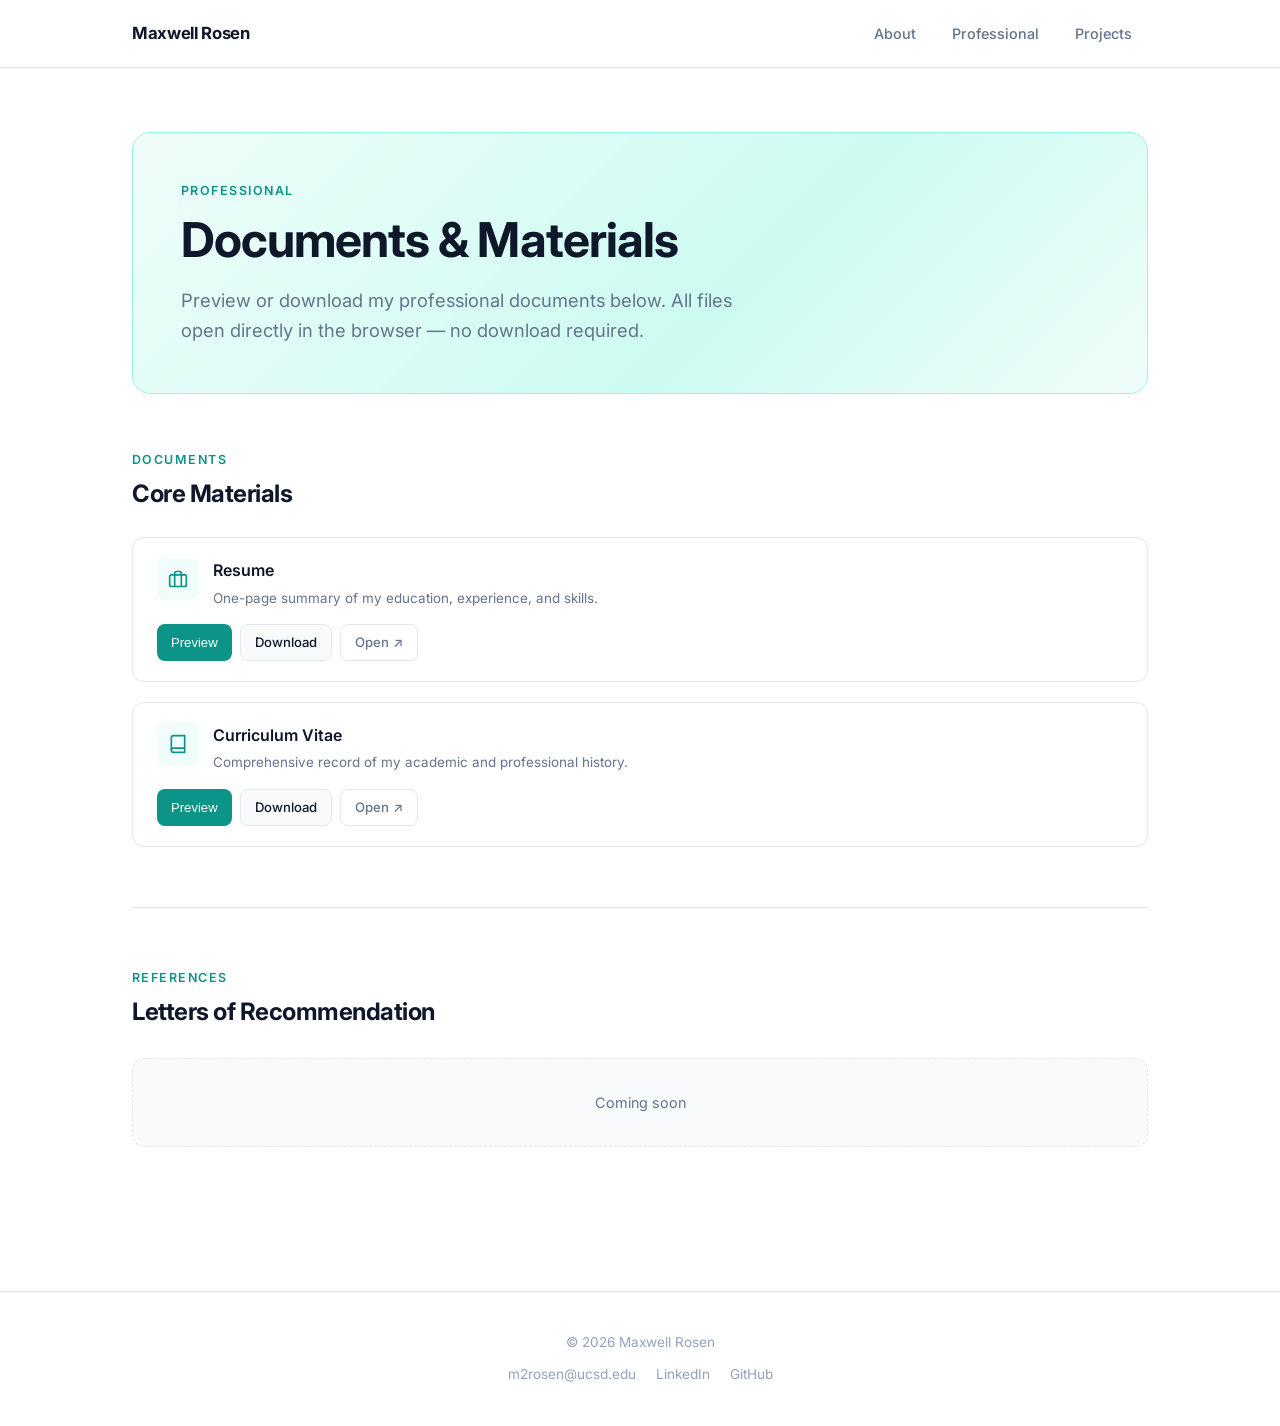
==== professional.html @ a318362c "Add teal MR favicon across all pages SVG favicon with rounded square, #0d9488 background, white Inte" ====
<!DOCTYPE html>
<html lang="en">
<head>
  <meta charset="UTF-8">
  <meta name="viewport" content="width=device-width, initial-scale=1.0">
  <!--
  ╔══════════════════════════════════════════════════════════════╗
  ║  HOW TO UPDATE YOUR DOCUMENTS                                ║
  ║  ──────────────────────────────────────────────────────────  ║
  ║  Simply drop your PDF files into the documents/ folder       ║
  ║  using these exact filenames:                                ║
  ║                                                              ║
  ║    documents/personal-statement.pdf                          ║
  ║    documents/resume.pdf                                      ║
  ║    documents/cv.pdf                                          ║
  ║    documents/rec-letter-1.pdf   (first letter)               ║
  ║    documents/rec-letter-2.pdf   (second letter)              ║
  ║    documents/rec-letter-3.pdf   (third letter, etc.)         ║
  ║                                                              ║
  ║  To add more recommendation letters, copy one of the         ║
  ║  .rec-item blocks below and update the data-file attribute.  ║
  ╚══════════════════════════════════════════════════════════════╝
  -->
  <title>Professional — Maxwell Rosen</title>
  <link rel="icon" type="image/svg+xml" href="favicon.svg">
  <link rel="stylesheet" href="css/style.css">
  <style>
    /* Teal gradient accent for professional page header */
    .pro-hero {
      background: linear-gradient(135deg, #f0fdfa 0%, #ccfbf1 60%, #f0fdfa 100%);
      border-radius: 18px;
      padding: 48px;
      margin-bottom: 56px;
      border: 1px solid #99f6e4;
    }

    .doc-status {
      display: inline-flex;
      align-items: center;
      gap: 6px;
      font-size: 0.78rem;
      font-weight: 500;
      padding: 3px 10px;
      border-radius: 999px;
    }
    .doc-status.available {
      background: #dcfce7;
      color: #15803d;
    }
    .doc-status.missing {
      background: #fef3c7;
      color: #92400e;
    }
    .doc-status-dot {
      width: 6px; height: 6px;
      border-radius: 50%;
      background: currentColor;
    }

    .preview-btn-active {
      background: var(--accent-soft) !important;
      color: var(--accent) !important;
      border-color: var(--accent) !important;
    }

    .section-header {
      display: flex;
      align-items: flex-end;
      justify-content: space-between;
      margin-bottom: 20px;
      flex-wrap: wrap;
      gap: 12px;
    }
  </style>
</head>
<body>

<!-- ── Navigation ──────────────────────────────────────────── -->
<nav class="nav">
  <div class="nav-inner">
    <a class="nav-brand" href="index.html">Maxwell Rosen</a><!-- ← CHANGE THIS -->
    <div class="nav-links">
      <a href="index.html">About</a>
      <a href="professional.html">Professional</a>
      <a href="projects.html">Projects</a>
    </div>
    <button class="nav-hamburger" id="hamburger" aria-label="Open menu" aria-expanded="false">
      <span></span><span></span><span></span>
    </button>
  </div>
</nav>
<div class="nav-drawer" id="nav-drawer">
  <a href="index.html">About</a>
  <a href="professional.html">Professional</a>
  <a href="projects.html">Projects</a>
</div>

<!-- ── Main ──────────────────────────────────────────────────── -->
<main>
  <div class="page">

    <!-- Hero -->
    <div class="pro-hero">
      <p class="section-label">Professional</p>
      <h1 class="page-title">Documents &amp; Materials</h1>
      <p class="page-subtitle">
        Preview or download my professional documents below. All files open
        directly in the browser — no download required.
      </p>
    </div>


    <!-- ═══════════════════════════════════════════
         PRIMARY DOCUMENTS
         (Personal Statement, Resume, CV)
         ═══════════════════════════════════════════ -->
    <div class="section-header">
      <div>
        <p class="section-label">Documents</p>
        <h2 class="section-title">Core Materials</h2>
      </div>
    </div>

    <div class="doc-grid" style="grid-template-columns: 1fr;">

      <!-- ── Resume ── -->
      <div class="doc-card" id="card-resume">
        <div class="doc-card-header">
          <div class="doc-icon">
            <svg width="20" height="20" viewBox="0 0 24 24" fill="none" stroke="currentColor" stroke-width="2">
              <path d="M20 7H4a2 2 0 0 0-2 2v10a2 2 0 0 0 2 2h16a2 2 0 0 0 2-2V9a2 2 0 0 0-2-2z"/>
              <path d="M16 21V5a2 2 0 0 0-2-2h-4a2 2 0 0 0-2 2v16"/>
            </svg>
          </div>
          <div>
            <div class="doc-card-title">Resume</div>
            <div class="doc-card-desc">
              One-page summary of my education, experience, and skills.
            </div>
          </div>
        </div>
        <div class="doc-card-actions">
          <button class="btn btn-primary btn-sm" onclick="togglePreview('resume', 'documents/resume.pdf', this)">
            Preview
          </button>
          <a class="btn btn-secondary btn-sm" href="documents/resume.pdf" download>
            Download
          </a>
          <a class="btn btn-ghost btn-sm" href="documents/resume.pdf" target="_blank" rel="noopener">
            Open ↗
          </a>
        </div>
        <div class="doc-preview-panel" id="preview-resume">
          <div class="doc-preview-bar">
            <span class="preview-title">Resume</span>
            <button class="btn btn-ghost btn-sm" onclick="togglePreview('resume', 'documents/resume.pdf', document.querySelector('#card-resume .btn-primary'))">Close</button>
          </div>
          <div class="doc-iframe-wrap" id="iframe-wrap-resume"></div>
        </div>
      </div>

      <!-- ── CV ── -->
      <div class="doc-card" id="card-cv">
        <div class="doc-card-header">
          <div class="doc-icon">
            <svg width="20" height="20" viewBox="0 0 24 24" fill="none" stroke="currentColor" stroke-width="2">
              <path d="M4 19.5A2.5 2.5 0 0 1 6.5 17H20"/>
              <path d="M6.5 2H20v20H6.5A2.5 2.5 0 0 1 4 19.5v-15A2.5 2.5 0 0 1 6.5 2z"/>
            </svg>
          </div>
          <div>
            <div class="doc-card-title">Curriculum Vitae</div>
            <div class="doc-card-desc">
              Comprehensive record of my academic and professional history.
            </div>
          </div>
        </div>
        <div class="doc-card-actions">
          <button class="btn btn-primary btn-sm" onclick="togglePreview('cv', 'documents/cv.pdf', this)">
            Preview
          </button>
          <a class="btn btn-secondary btn-sm" href="documents/cv.pdf" download>
            Download
          </a>
          <a class="btn btn-ghost btn-sm" href="documents/cv.pdf" target="_blank" rel="noopener">
            Open ↗
          </a>
        </div>
        <div class="doc-preview-panel" id="preview-cv">
          <div class="doc-preview-bar">
            <span class="preview-title">Curriculum Vitae</span>
            <button class="btn btn-ghost btn-sm" onclick="togglePreview('cv', 'documents/cv.pdf', document.querySelector('#card-cv .btn-primary'))">Close</button>
          </div>
          <div class="doc-iframe-wrap" id="iframe-wrap-cv"></div>
        </div>
      </div>

    </div><!-- /doc-grid -->

    <hr class="divider">


    <!-- ═══════════════════════════════════════════
         LETTERS OF RECOMMENDATION
         ═══════════════════════════════════════════ -->
    <div class="section-header">
      <div>
        <p class="section-label">References</p>
        <h2 class="section-title">Letters of Recommendation</h2>
      </div>
    </div>

    <div class="rec-list">

      <!-- Placeholder — replace with real rec-item blocks when letters are ready -->
      <div style="padding: 32px 24px; text-align: center; background: var(--bg-alt); border: 1px dashed var(--border); border-radius: var(--radius); color: var(--text-muted); font-size: 0.9rem;">
        Coming soon
      </div>

    </div><!-- /rec-list -->

  </div><!-- /page -->
</main>

<!-- ── Footer ──────────────────────────────────────────────── -->
<footer class="footer">
  <p>© <span id="year"></span> Maxwell Rosen</p>
  <div style="display:flex;justify-content:center;gap:20px;margin-top:10px;">
    <a href="mailto:m2rosen@ucsd.edu" style="color:var(--text-light);font-size:0.85rem;">m2rosen@ucsd.edu</a>
    <a href="https://www.linkedin.com/in/maxwell-rosen-242777299/" target="_blank" rel="noopener" style="color:var(--text-light);font-size:0.85rem;">LinkedIn</a>
    <a href="https://github.com/Maximizizer" target="_blank" rel="noopener" style="color:var(--text-light);font-size:0.85rem;">GitHub</a>
  </div>
</footer>

<script>
  document.getElementById('year').textContent = new Date().getFullYear();

  /* ── Document preview toggle ─────────────────────────────── */
  const openPreviews = {};

  function togglePreview(id, filePath, btn) {
    const panel   = document.getElementById('preview-' + id);
    const wrap    = document.getElementById('iframe-wrap-' + id);
    const isOpen  = panel.classList.contains('open');

    // Close all other open previews
    document.querySelectorAll('.doc-preview-panel.open').forEach(p => p.classList.remove('open'));
    document.querySelectorAll('.btn-primary').forEach(b => b.classList.remove('preview-btn-active'));

    if (!isOpen) {
      panel.classList.add('open');
      btn.classList.add('preview-btn-active');
      btn.textContent = 'Close';
      // Lazy-load the iframe only once
      if (!openPreviews[id]) {
        wrap.innerHTML = buildIframe(filePath);
        openPreviews[id] = true;
      }
      // Scroll to panel smoothly
      setTimeout(() => panel.scrollIntoView({ behavior: 'smooth', block: 'nearest' }), 50);
    } else {
      btn.textContent = 'Preview';
    }
  }

  /* ── Recommendation letter toggle ────────────────────────── */
  function toggleRec(id, filePath, headerEl) {
    const panel   = document.getElementById('rec-preview-' + id);
    const wrap    = document.getElementById('rec-iframe-' + id);
    const chevron = headerEl.querySelector('.rec-chevron');
    const isOpen  = panel.classList.contains('open');

    panel.classList.toggle('open');
    chevron.style.transform = isOpen ? '' : 'rotate(180deg)';

    if (!isOpen && !openPreviews['rec-' + id]) {
      wrap.innerHTML = buildIframe(filePath);
      openPreviews['rec-' + id] = true;
    }
  }

  /* ── Build iframe HTML ───────────────────────────────────── */
  function buildIframe(src) {
    return `
      <iframe
        src="${src}"
        title="Document preview"
        loading="lazy"
        onerror="this.parentElement.innerHTML = noFileMsg('${src}')"
      ></iframe>
      <noscript>
        <div class="doc-no-file">JavaScript is disabled — <a href="${src}">open the file directly</a>.</div>
      </noscript>
    `;
  }

  function noFileMsg(src) {
    return `
      <div class="doc-no-file">
        <svg width="40" height="40" viewBox="0 0 24 24" fill="none" stroke="currentColor" stroke-width="1.5" style="opacity:0.3">
          <path d="M14 2H6a2 2 0 0 0-2 2v16a2 2 0 0 0 2 2h12a2 2 0 0 0 2-2V8z"/>
          <polyline points="14 2 14 8 20 8"/>
        </svg>
        <strong>File not found</strong>
        <span>Place your PDF at <code>${src}</code></span>
        <a class="btn btn-secondary btn-sm" href="${src}" target="_blank">Try opening directly ↗</a>
      </div>`;
  }
</script>
<script src="js/main.js"></script>
</body>
</html>
---- css/style.css ----
/* ============================================================
   PERSONAL WEBSITE — STYLESHEET
   ============================================================ */

/* Google Fonts */
@import url('https://fonts.googleapis.com/css2?family=Inter:wght@300;400;500;600;700&family=Lora:ital,wght@0,400;0,600;1,400&display=swap');

/* ── Variables ─────────────────────────────────────────────── */
:root {
  --bg:           #ffffff;
  --bg-alt:       #f8fafc;
  --bg-card:      #ffffff;
  --text:         #0f172a;
  --text-muted:   #64748b;
  --text-light:   #94a3b8;
  --accent:       #0d9488;
  --accent-hover: #0f766e;
  --accent-soft:  #f0fdfa;
  --border:       #e2e8f0;
  --border-hover: #cbd5e1;
  --radius-sm:    8px;
  --radius:       12px;
  --radius-lg:    18px;
  --shadow:       0 1px 3px rgba(0,0,0,0.07), 0 1px 2px rgba(0,0,0,0.05);
  --shadow-md:    0 4px 12px rgba(0,0,0,0.08);
  --shadow-lg:    0 12px 32px rgba(0,0,0,0.10);
  --font:         'Inter', -apple-system, BlinkMacSystemFont, sans-serif;
  --font-serif:   'Lora', Georgia, serif;
  --nav-height:   68px;
  --max-width:    1080px;
  --transition:   0.2s ease;
}

/* ── Reset & Base ───────────────────────────────────────────── */
*, *::before, *::after { box-sizing: border-box; margin: 0; padding: 0; }

html { scroll-behavior: smooth; font-size: 16px; }

body {
  font-family: var(--font);
  background: var(--bg);
  color: var(--text);
  line-height: 1.6;
  -webkit-font-smoothing: antialiased;
  min-height: 100vh;
}

img { display: block; max-width: 100%; }
a { color: var(--accent); text-decoration: none; }
a:hover { text-decoration: underline; }

/* ── Navigation ─────────────────────────────────────────────── */
.nav {
  position: sticky;
  top: 0;
  z-index: 100;
  height: var(--nav-height);
  background: rgba(255,255,255,0.90);
  backdrop-filter: blur(12px);
  border-bottom: 1px solid var(--border);
  display: flex;
  align-items: center;
}

.nav-inner {
  width: 100%;
  max-width: var(--max-width);
  margin: 0 auto;
  padding: 0 32px;
  display: flex;
  align-items: center;
  justify-content: space-between;
}

.nav-brand {
  font-size: 1.05rem;
  font-weight: 700;
  color: var(--text);
  letter-spacing: -0.02em;
  text-decoration: none;
}
.nav-brand:hover { text-decoration: none; color: var(--accent); }

.nav-links {
  display: flex;
  align-items: center;
  gap: 4px;
}

.nav-links a {
  padding: 8px 16px;
  border-radius: var(--radius-sm);
  font-size: 0.9rem;
  font-weight: 500;
  color: var(--text-muted);
  transition: color var(--transition), background var(--transition);
  text-decoration: none;
}
.nav-links a:hover { color: var(--text); background: var(--bg-alt); text-decoration: none; }
.nav-links a.active { color: var(--accent); background: var(--accent-soft); }

.nav-hamburger {
  display: none;
  flex-direction: column;
  gap: 5px;
  cursor: pointer;
  padding: 8px;
  border: none;
  background: none;
}
.nav-hamburger span {
  display: block;
  width: 22px;
  height: 2px;
  background: var(--text);
  border-radius: 2px;
  transition: var(--transition);
}

/* Mobile nav drawer */
.nav-drawer {
  display: none;
  position: fixed;
  inset: var(--nav-height) 0 0 0;
  background: var(--bg);
  z-index: 99;
  padding: 24px 32px;
  flex-direction: column;
  gap: 8px;
  border-top: 1px solid var(--border);
}
.nav-drawer a {
  padding: 14px 16px;
  border-radius: var(--radius-sm);
  font-size: 1rem;
  font-weight: 500;
  color: var(--text-muted);
  text-decoration: none;
}
.nav-drawer a.active { color: var(--accent); background: var(--accent-soft); }

/* ── Page Layout ────────────────────────────────────────────── */
.page { padding: 64px 32px; max-width: var(--max-width); margin: 0 auto; }
.page-wide { padding: 64px 32px; max-width: 1200px; margin: 0 auto; }

/* ── Typography ─────────────────────────────────────────────── */
.section-label {
  font-size: 0.78rem;
  font-weight: 600;
  text-transform: uppercase;
  letter-spacing: 0.12em;
  color: var(--accent);
  margin-bottom: 10px;
}

h1, h2, h3 { line-height: 1.2; letter-spacing: -0.02em; }

.page-title {
  font-size: clamp(2rem, 5vw, 3rem);
  font-weight: 700;
  color: var(--text);
  margin-bottom: 16px;
}

.page-subtitle {
  font-size: 1.15rem;
  color: var(--text-muted);
  max-width: 560px;
  line-height: 1.65;
}

.section-title {
  font-size: 1.5rem;
  font-weight: 700;
  color: var(--text);
  margin-bottom: 8px;
}

.section-desc {
  color: var(--text-muted);
  font-size: 0.95rem;
  margin-bottom: 32px;
}

/* ── Divider ────────────────────────────────────────────────── */
.divider {
  border: none;
  border-top: 1px solid var(--border);
  margin: 60px 0;
}

/* ── Buttons ────────────────────────────────────────────────── */
.btn {
  display: inline-flex;
  align-items: center;
  gap: 8px;
  padding: 10px 20px;
  border-radius: var(--radius-sm);
  font-size: 0.9rem;
  font-weight: 500;
  cursor: pointer;
  transition: all var(--transition);
  border: none;
  text-decoration: none;
  white-space: nowrap;
}
.btn:hover { text-decoration: none; }

.btn-primary {
  background: var(--accent);
  color: #fff;
}
.btn-primary:hover { background: var(--accent-hover); }

.btn-secondary {
  background: var(--bg-alt);
  color: var(--text);
  border: 1px solid var(--border);
}
.btn-secondary:hover { background: var(--border); border-color: var(--border-hover); }

.btn-ghost {
  background: transparent;
  color: var(--text-muted);
  border: 1px solid var(--border);
}
.btn-ghost:hover { background: var(--bg-alt); color: var(--text); }

.btn-sm { padding: 7px 14px; font-size: 0.82rem; }
.btn-icon { padding: 8px; }

/* ── Cards ──────────────────────────────────────────────────── */
.card {
  background: var(--bg-card);
  border: 1px solid var(--border);
  border-radius: var(--radius);
  padding: 24px;
  transition: border-color var(--transition), box-shadow var(--transition);
}
.card:hover {
  border-color: var(--border-hover);
  box-shadow: var(--shadow-md);
}

/* ── Tags ───────────────────────────────────────────────────── */
.tag {
  display: inline-flex;
  align-items: center;
  padding: 3px 10px;
  background: var(--bg-alt);
  border: 1px solid var(--border);
  border-radius: 999px;
  font-size: 0.78rem;
  font-weight: 500;
  color: var(--text-muted);
}
.tags { display: flex; flex-wrap: wrap; gap: 6px; }

/* ===== ABOUT PAGE ========================================== */

.hero {
  padding: 80px 0 60px;
  border-bottom: 1px solid var(--border);
  margin-bottom: 64px;
}

.hero-grid {
  display: grid;
  grid-template-columns: 1fr auto;
  gap: 40px;
  align-items: center;
}

.hero-greeting {
  font-size: 0.95rem;
  font-weight: 500;
  color: var(--text-muted);
  margin-bottom: 12px;
}

.hero-name {
  font-size: clamp(2.5rem, 6vw, 3.8rem);
  font-weight: 700;
  letter-spacing: -0.03em;
  color: var(--text);
  line-height: 1.1;
  margin-bottom: 16px;
}

.hero-role {
  font-size: 1.2rem;
  color: var(--accent);
  font-weight: 500;
  margin-bottom: 20px;
}

.hero-bio {
  font-size: 1.05rem;
  color: var(--text-muted);
  max-width: 540px;
  line-height: 1.7;
  margin-bottom: 32px;
}

.hero-links {
  display: flex;
  flex-wrap: wrap;
  gap: 12px;
}

.hero-avatar {
  width: 160px;
  height: 160px;
  border-radius: 50%;
  object-fit: cover;
  border: 3px solid var(--border);
  box-shadow: var(--shadow-md);
  flex-shrink: 0;
}

.hero-avatar-placeholder {
  width: 160px;
  height: 160px;
  border-radius: 50%;
  background: var(--bg-alt);
  border: 2px dashed var(--border);
  display: flex;
  align-items: center;
  justify-content: center;
  flex-shrink: 0;
  color: var(--text-light);
  font-size: 0.8rem;
  text-align: center;
  padding: 16px;
}

/* About section */
.about-text {
  font-size: 1.05rem;
  line-height: 1.8;
  color: var(--text-muted);
  max-width: 680px;
}
.about-text p + p { margin-top: 16px; }

/* Photo grid */
.photo-grid {
  display: grid;
  grid-template-columns: repeat(auto-fill, minmax(220px, 1fr));
  gap: 16px;
  margin-top: 24px;
}

.photo-item {
  aspect-ratio: 4/3;
  border-radius: var(--radius);
  overflow: hidden;
  border: 1px solid var(--border);
  background: var(--bg-alt);
  position: relative;
}

.photo-item img {
  width: 100%;
  height: 100%;
  object-fit: cover;
  transition: transform 0.4s ease;
}
.photo-item:hover img { transform: scale(1.04); }

.photo-placeholder {
  width: 100%;
  height: 100%;
  display: flex;
  flex-direction: column;
  align-items: center;
  justify-content: center;
  color: var(--text-light);
  font-size: 0.8rem;
  gap: 8px;
  border: 2px dashed var(--border);
  border-radius: var(--radius);
  padding: 20px;
  text-align: center;
  min-height: 180px;
}

.photo-placeholder svg { opacity: 0.4; }

/* Interests grid */
.interests-grid {
  display: grid;
  grid-template-columns: repeat(auto-fill, minmax(240px, 1fr));
  gap: 16px;
  margin-top: 24px;
}

.interest-card {
  padding: 24px;
  background: var(--bg-alt);
  border-radius: var(--radius);
  border: 1px solid var(--border);
  transition: all var(--transition);
}
.interest-card:hover {
  border-color: var(--accent);
  background: var(--accent-soft);
  transform: translateY(-2px);
  box-shadow: var(--shadow-md);
}

.interest-icon {
  font-size: 1.8rem;
  margin-bottom: 12px;
  line-height: 1;
}

.interest-title {
  font-weight: 600;
  font-size: 0.95rem;
  margin-bottom: 6px;
  color: var(--text);
}

.interest-desc {
  font-size: 0.875rem;
  color: var(--text-muted);
  line-height: 1.55;
}

/* ===== PROFESSIONAL PAGE ================================== */

.doc-grid {
  display: grid;
  grid-template-columns: repeat(auto-fill, minmax(300px, 1fr));
  gap: 20px;
  margin-bottom: 40px;
}

.doc-card {
  background: var(--bg-card);
  border: 1px solid var(--border);
  border-radius: var(--radius);
  overflow: hidden;
  transition: border-color var(--transition), box-shadow var(--transition);
}
.doc-card:hover {
  border-color: var(--border-hover);
  box-shadow: var(--shadow-md);
}

.doc-card-header {
  padding: 20px 24px 0;
  display: flex;
  align-items: flex-start;
  gap: 14px;
}

.doc-icon {
  width: 42px;
  height: 42px;
  border-radius: var(--radius-sm);
  background: var(--accent-soft);
  display: flex;
  align-items: center;
  justify-content: center;
  flex-shrink: 0;
  color: var(--accent);
}

.doc-card-title {
  font-weight: 600;
  font-size: 1rem;
  margin-bottom: 4px;
  color: var(--text);
}

.doc-card-desc {
  font-size: 0.84rem;
  color: var(--text-muted);
  line-height: 1.5;
}

.doc-card-actions {
  padding: 16px 24px 20px;
  display: flex;
  gap: 8px;
  flex-wrap: wrap;
}

.doc-preview-panel {
  display: none;
  background: var(--bg-alt);
  border-top: 1px solid var(--border);
  padding: 0;
}
.doc-preview-panel.open { display: block; }

.doc-preview-bar {
  display: flex;
  align-items: center;
  justify-content: space-between;
  padding: 10px 16px;
  background: var(--bg);
  border-bottom: 1px solid var(--border);
  font-size: 0.85rem;
  color: var(--text-muted);
}

.doc-preview-bar .preview-title { font-weight: 500; color: var(--text); }

.doc-iframe-wrap {
  position: relative;
  width: 100%;
  height: 520px;
  background: #f1f5f9;
}

.doc-iframe-wrap iframe {
  width: 100%;
  height: 100%;
  border: none;
  display: block;
}

.doc-no-file {
  display: flex;
  flex-direction: column;
  align-items: center;
  justify-content: center;
  height: 100%;
  gap: 12px;
  color: var(--text-muted);
  font-size: 0.9rem;
  text-align: center;
  padding: 32px;
}

/* Letters of rec section */
.rec-list { display: flex; flex-direction: column; gap: 16px; margin-top: 24px; }

.rec-item {
  background: var(--bg-card);
  border: 1px solid var(--border);
  border-radius: var(--radius);
  overflow: hidden;
}

.rec-item-header {
  padding: 18px 24px;
  display: flex;
  align-items: center;
  justify-content: space-between;
  cursor: pointer;
  transition: background var(--transition);
}
.rec-item-header:hover { background: var(--bg-alt); }

.rec-item-info { display: flex; flex-direction: column; gap: 3px; }
.rec-item-name { font-weight: 600; font-size: 0.95rem; color: var(--text); }
.rec-item-role { font-size: 0.85rem; color: var(--text-muted); }

.rec-item-actions { display: flex; align-items: center; gap: 8px; }

.rec-preview-panel {
  display: none;
  border-top: 1px solid var(--border);
}
.rec-preview-panel.open { display: block; }

.rec-iframe-wrap {
  width: 100%;
  height: 480px;
  background: #f1f5f9;
}
.rec-iframe-wrap iframe {
  width: 100%;
  height: 100%;
  border: none;
}

/* ===== PROJECTS PAGE ====================================== */

.projects-grid {
  display: grid;
  grid-template-columns: repeat(auto-fill, minmax(320px, 1fr));
  gap: 20px;
}

.project-card {
  background: var(--bg-card);
  border: 1px solid var(--border);
  border-radius: var(--radius-lg);
  overflow: hidden;
  cursor: pointer;
  transition: all 0.25s ease;
  display: flex;
  flex-direction: column;
}
.project-card:hover {
  border-color: var(--accent);
  box-shadow: var(--shadow-lg);
  transform: translateY(-3px);
}

.project-card-img {
  width: 100%;
  aspect-ratio: 16/9;
  object-fit: cover;
  background: var(--bg-alt);
}

.project-card-img-placeholder {
  width: 100%;
  aspect-ratio: 16/9;
  background: linear-gradient(135deg, var(--bg-alt) 0%, var(--border) 100%);
  display: flex;
  align-items: center;
  justify-content: center;
  color: var(--text-light);
  font-size: 0.8rem;
}

.project-card-body {
  padding: 20px 22px 22px;
  flex: 1;
  display: flex;
  flex-direction: column;
}

.project-card-title {
  font-size: 1.05rem;
  font-weight: 700;
  color: var(--text);
  margin-bottom: 8px;
  line-height: 1.3;
}

.project-card-desc {
  font-size: 0.875rem;
  color: var(--text-muted);
  line-height: 1.6;
  flex: 1;
  margin-bottom: 16px;
  display: -webkit-box;
  -webkit-line-clamp: 3;
  -webkit-box-orient: vertical;
  overflow: hidden;
}

.project-card-footer {
  display: flex;
  align-items: center;
  justify-content: space-between;
  gap: 8px;
}

/* Project Modal */
.modal-overlay {
  display: none;
  position: fixed;
  inset: 0;
  background: rgba(0,0,0,0.55);
  z-index: 200;
  backdrop-filter: blur(4px);
  align-items: flex-start;
  justify-content: center;
  padding: 24px 16px;
  overflow-y: auto;
}
.modal-overlay.open { display: flex; }

.modal {
  background: var(--bg);
  border-radius: var(--radius-lg);
  width: 100%;
  max-width: 780px;
  margin: auto;
  box-shadow: var(--shadow-lg);
  overflow: hidden;
  animation: modalIn 0.22s ease;
}

@keyframes modalIn {
  from { opacity: 0; transform: translateY(16px) scale(0.98); }
  to   { opacity: 1; transform: none; }
}

.modal-header {
  display: flex;
  align-items: flex-start;
  justify-content: space-between;
  padding: 28px 32px 20px;
  border-bottom: 1px solid var(--border);
  gap: 16px;
}

.modal-title {
  font-size: 1.4rem;
  font-weight: 700;
  color: var(--text);
  letter-spacing: -0.02em;
}

.modal-subtitle {
  font-size: 0.9rem;
  color: var(--text-muted);
  margin-top: 4px;
}

.modal-close {
  background: var(--bg-alt);
  border: 1px solid var(--border);
  border-radius: var(--radius-sm);
  width: 36px;
  height: 36px;
  cursor: pointer;
  display: flex;
  align-items: center;
  justify-content: center;
  flex-shrink: 0;
  transition: all var(--transition);
  font-size: 1.2rem;
  color: var(--text-muted);
}
.modal-close:hover { background: var(--bg); border-color: var(--border-hover); color: var(--text); }

.modal-body { padding: 28px 32px 32px; }

/* Modal image gallery */
.modal-gallery {
  display: grid;
  grid-template-columns: repeat(auto-fill, minmax(160px, 1fr));
  gap: 8px;
  margin-bottom: 24px;
}

.modal-gallery figure {
  margin: 0;
}

.modal-gallery img {
  width: 100%;
  height: 110px;
  object-fit: cover;
  border-radius: var(--radius-sm);
  border: 1px solid var(--border);
  cursor: zoom-in;
  transition: transform var(--transition), box-shadow var(--transition);
  display: block;
}
.modal-gallery img:hover {
  transform: scale(1.03);
  box-shadow: var(--shadow-md);
}

.modal-gallery figcaption {
  font-size: 0.72rem;
  color: var(--text-muted);
  margin-top: 4px;
  text-align: center;
  line-height: 1.3;
}

.modal-gallery-placeholder {
  width: 100%;
  aspect-ratio: 16/9;
  border-radius: var(--radius-sm);
  background: var(--bg-alt);
  border: 2px dashed var(--border);
  display: flex;
  align-items: center;
  justify-content: center;
  color: var(--text-light);
  font-size: 0.8rem;
  margin-bottom: 24px;
}

.modal-desc {
  font-size: 0.975rem;
  color: var(--text-muted);
  line-height: 1.75;
  margin-bottom: 24px;
}

.modal-links {
  display: flex;
  flex-wrap: wrap;
  gap: 10px;
  padding-top: 20px;
  border-top: 1px solid var(--border);
}

/* ── Lightbox ───────────────────────────────────────────────── */
.lightbox {
  display: none;
  position: fixed;
  inset: 0;
  background: rgba(0,0,0,0.92);
  z-index: 300;
  align-items: center;
  justify-content: center;
}
.lightbox.open { display: flex; }
.lightbox img { max-width: 90vw; max-height: 90vh; border-radius: var(--radius-sm); }
.lightbox-close {
  position: absolute;
  top: 20px; right: 24px;
  background: none;
  border: none;
  color: #fff;
  font-size: 1.8rem;
  cursor: pointer;
  opacity: 0.7;
}
.lightbox-close:hover { opacity: 1; }

/* ── Footer ─────────────────────────────────────────────────── */
.footer {
  text-align: center;
  padding: 40px 32px;
  border-top: 1px solid var(--border);
  color: var(--text-light);
  font-size: 0.85rem;
  margin-top: 80px;
}

/* ── Responsive ─────────────────────────────────────────────── */
@media (max-width: 768px) {
  .nav-links { display: none; }
  .nav-hamburger { display: flex; }

  .page { padding: 40px 20px; }
  .page-wide { padding: 40px 20px; }

  .hero { padding: 48px 0 40px; }
  .hero-grid {
    grid-template-columns: 1fr;
    gap: 28px;
  }
  .hero-grid > :last-child { order: -1; }
  .hero-avatar, .hero-avatar-placeholder {
    width: 100px;
    height: 100px;
  }

  .photo-grid { grid-template-columns: repeat(2, 1fr); }

  .doc-grid { grid-template-columns: 1fr; }
  .doc-iframe-wrap { height: 360px; }

  .projects-grid { grid-template-columns: 1fr; }

  .modal { margin: 0; border-radius: var(--radius-sm); }
  .modal-header { padding: 20px 20px 16px; }
  .modal-body { padding: 20px; }
}

@media (max-width: 480px) {
  .hero-name { font-size: 2rem; }
  .photo-grid { grid-template-columns: 1fr; }
}
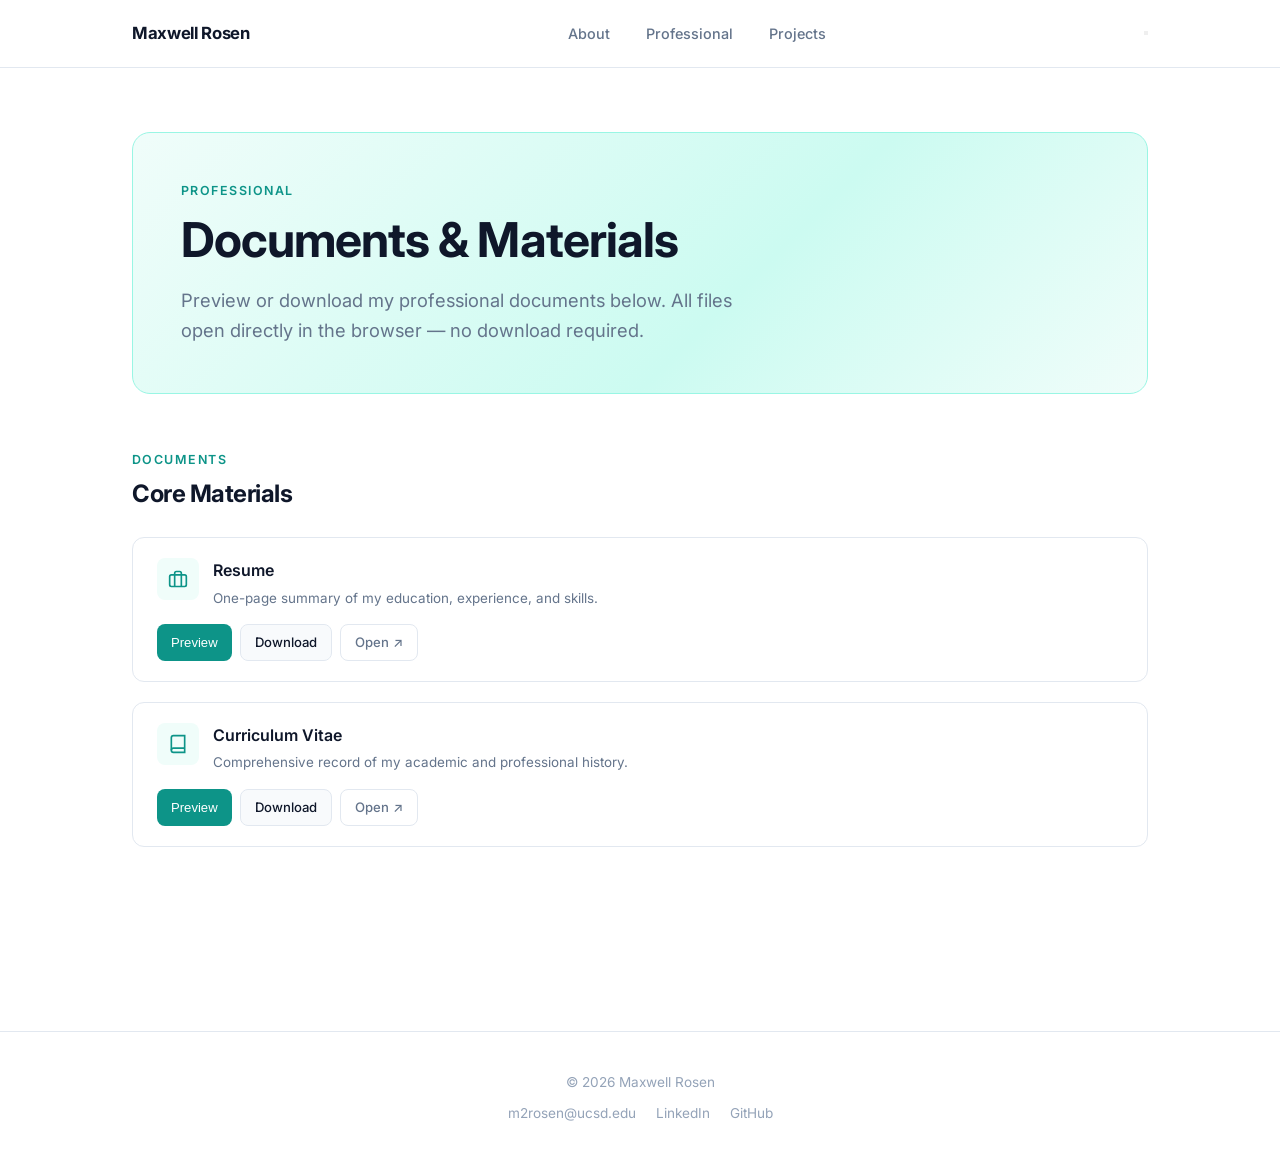
==== commit 6304f305: "Remove Letters of Recommendation section" ====
--- a/professional.html
+++ b/professional.html
@@ -13,16 +13,26 @@
   ║    documents/personal-statement.pdf                          ║
   ║    documents/resume.pdf                                      ║
   ║    documents/cv.pdf                                          ║
-  ║    documents/rec-letter-1.pdf   (first letter)               ║
-  ║    documents/rec-letter-2.pdf   (second letter)              ║
-  ║    documents/rec-letter-3.pdf   (third letter, etc.)         ║
-  ║                                                              ║
-  ║  To add more recommendation letters, copy one of the         ║
-  ║  .rec-item blocks below and update the data-file attribute.  ║
   ╚══════════════════════════════════════════════════════════════╝
   -->
   <title>Professional — Maxwell Rosen</title>
+  <meta property="og:type"  content="website">
+  <meta property="og:url"   content="https://maximizizer.github.io/maxwellrosen/professional.html">
+  <meta property="og:title" content="Maxwell Rosen">
+  <meta property="og:image" content="https://maximizizer.github.io/maxwellrosen/images/photos/headshot.jpg">
+  <meta name="twitter:card"  content="summary_large_image">
+  <meta name="twitter:title" content="Maxwell Rosen">
+  <meta name="twitter:image" content="https://maximizizer.github.io/maxwellrosen/images/photos/headshot.jpg">
   <link rel="icon" type="image/svg+xml" href="favicon.svg">
+  <script>
+    (function() {
+      var saved = localStorage.getItem('theme');
+      var system = window.matchMedia('(prefers-color-scheme: dark)').matches;
+      if (saved === 'dark' || (!saved && system)) {
+        document.documentElement.setAttribute('data-theme', 'dark');
+      }
+    })();
+  </script>
   <link rel="stylesheet" href="css/style.css">
   <style>
     /* Teal gradient accent for professional page header */
@@ -33,6 +43,10 @@
       margin-bottom: 56px;
       border: 1px solid #99f6e4;
     }
+    [data-theme="dark"] .pro-hero {
+      background: linear-gradient(135deg, rgba(20,184,166,0.08) 0%, rgba(20,184,166,0.14) 60%, rgba(20,184,166,0.08) 100%);
+      border-color: rgba(20,184,166,0.25);
+    }
 
     .doc-status {
       display: inline-flex;
@@ -84,6 +98,7 @@
       <a href="professional.html">Professional</a>
       <a href="projects.html">Projects</a>
     </div>
+    <button class="theme-toggle" aria-label="Toggle dark mode"></button>
     <button class="nav-hamburger" id="hamburger" aria-label="Open menu" aria-expanded="false">
       <span></span><span></span><span></span>
     </button>
@@ -196,28 +211,6 @@
       </div>
 
     </div><!-- /doc-grid -->
-
-    <hr class="divider">
-
-
-    <!-- ═══════════════════════════════════════════
-         LETTERS OF RECOMMENDATION
-         ═══════════════════════════════════════════ -->
-    <div class="section-header">
-      <div>
-        <p class="section-label">References</p>
-        <h2 class="section-title">Letters of Recommendation</h2>
-      </div>
-    </div>
-
-    <div class="rec-list">
-
-      <!-- Placeholder — replace with real rec-item blocks when letters are ready -->
-      <div style="padding: 32px 24px; text-align: center; background: var(--bg-alt); border: 1px dashed var(--border); border-radius: var(--radius); color: var(--text-muted); font-size: 0.9rem;">
-        Coming soon
-      </div>
-
-    </div><!-- /rec-list -->
 
   </div><!-- /page -->
 </main>
@@ -260,22 +253,6 @@
       setTimeout(() => panel.scrollIntoView({ behavior: 'smooth', block: 'nearest' }), 50);
     } else {
       btn.textContent = 'Preview';
-    }
-  }
-
-  /* ── Recommendation letter toggle ────────────────────────── */
-  function toggleRec(id, filePath, headerEl) {
-    const panel   = document.getElementById('rec-preview-' + id);
-    const wrap    = document.getElementById('rec-iframe-' + id);
-    const chevron = headerEl.querySelector('.rec-chevron');
-    const isOpen  = panel.classList.contains('open');
-
-    panel.classList.toggle('open');
-    chevron.style.transform = isOpen ? '' : 'rotate(180deg)';
-
-    if (!isOpen && !openPreviews['rec-' + id]) {
-      wrap.innerHTML = buildIframe(filePath);
-      openPreviews['rec-' + id] = true;
     }
   }
 
